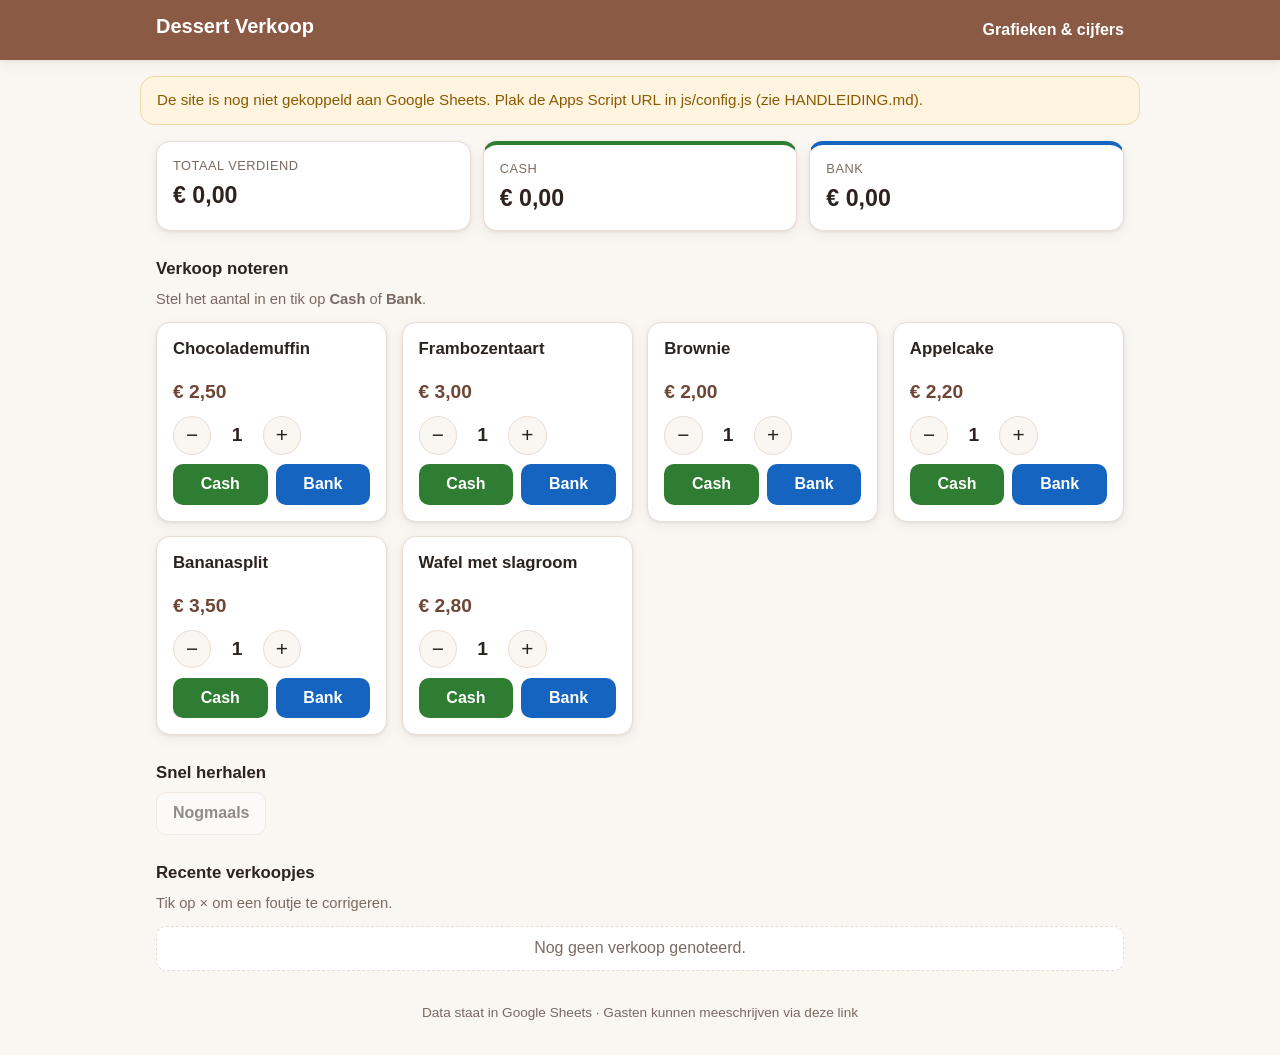
==== index.html @ ffcc4012 "Dessert verkoop tracker: site, Apps Script backend en handleiding" ====
<!DOCTYPE html>
<html lang="nl">
  <head>
    <meta charset="UTF-8" />
    <meta name="viewport" content="width=device-width, initial-scale=1" />
    <meta name="theme-color" content="#8a5a44" />
    <title>Dessert Verkoop</title>
    <link rel="stylesheet" href="css/style.css" />
  </head>
  <body>
    <header class="topbar">
      <div class="topbar-inner">
        <h1>Dessert Verkoop</h1>
        <nav><a href="dashboard.html">Grafieken &amp; cijfers</a></nav>
      </div>
    </header>

    <div id="banner" class="banner hidden" role="status"></div>

    <section class="totals" aria-label="Totaal tot nu toe">
      <div class="tot-card">
        <span class="tot-label">Totaal verdiend</span>
        <span class="tot-value" id="tot-total">—</span>
      </div>
      <div class="tot-card cash">
        <span class="tot-label">Cash</span>
        <span class="tot-value" id="tot-cash">—</span>
      </div>
      <div class="tot-card bank">
        <span class="tot-label">Bank</span>
        <span class="tot-value" id="tot-bank">—</span>
      </div>
    </section>

    <main>
      <section>
        <h2>Verkoop noteren</h2>
        <p class="hint">
          Stel het aantal in en tik op <strong>Cash</strong> of
          <strong>Bank</strong>.
        </p>
        <div id="dessert-grid" class="dessert-grid"></div>
      </section>

      <section>
        <h2>Snel herhalen</h2>
        <button id="repeat-btn" class="btn btn-secondary" type="button" disabled>
          Nogmaals
        </button>
      </section>

      <section>
        <h2>Recente verkoopjes</h2>
        <p class="hint">Tik op × om een foutje te corrigeren.</p>
        <ul id="recent-list" class="recent-list"></ul>
      </section>
    </main>

    <footer class="footer">
      <p>Data staat in Google Sheets · Gasten kunnen meeschrijven via deze link</p>
    </footer>

    <script src="js/config.js"></script>
    <script src="js/api.js"></script>
    <script src="js/app.js"></script>
  </body>
</html>
---- css/style.css ----
:root {
  --bg: #faf6f1;
  --surface: #ffffff;
  --text: #2c2320;
  --muted: #7a6a61;
  --line: #e8ddd3;
  --brand: #8a5a44;
  --brand-dark: #6e4635;
  --cash: #2e7d32;
  --bank: #1565c0;
  --danger: #b3261e;
  --warn-bg: #fff4e0;
  --warn-text: #8a5a00;
  --error-bg: #fdecea;
  --error-text: #b3261e;
  --radius: 14px;
  --shadow: 0 1px 3px rgba(44, 35, 32, 0.08), 0 4px 14px rgba(44, 35, 32, 0.06);
}

* {
  box-sizing: border-box;
}

html,
body {
  margin: 0;
  padding: 0;
}

body {
  font-family: -apple-system, BlinkMacSystemFont, 'Segoe UI', Roboto,
    'Helvetica Neue', Arial, sans-serif;
  background: var(--bg);
  color: var(--text);
  line-height: 1.5;
  -webkit-font-smoothing: antialiased;
}

body.busy {
  opacity: 0.85;
  pointer-events: none;
}

h1,
h2,
h3 {
  margin: 0 0 0.5rem;
  line-height: 1.25;
}

h1 {
  font-size: 1.25rem;
}

h2 {
  font-size: 1.05rem;
  margin-top: 1.75rem;
}

p {
  margin: 0.25rem 0 0.75rem;
}

a {
  color: var(--brand-dark);
}

.topbar {
  background: var(--brand);
  color: #fff;
  position: sticky;
  top: 0;
  z-index: 10;
  box-shadow: var(--shadow);
}

.topbar-inner {
  max-width: 1000px;
  margin: 0 auto;
  padding: 0.85rem 1rem;
  display: flex;
  align-items: center;
  justify-content: space-between;
  gap: 1rem;
  flex-wrap: wrap;
}

.topbar a {
  color: #fff;
  text-decoration: none;
  font-weight: 600;
  margin-left: 0.75rem;
}

.topbar nav {
  display: flex;
  align-items: center;
  gap: 0.5rem;
}

.banner {
  max-width: 1000px;
  margin: 1rem auto 0;
  padding: 0.75rem 1rem;
  border-radius: var(--radius);
  font-size: 0.95rem;
}

.banner.hidden {
  display: none;
}

.banner.warn {
  background: var(--warn-bg);
  color: var(--warn-text);
  border: 1px solid #f0d9a8;
}

.banner.error {
  background: var(--error-bg);
  color: var(--error-text);
  border: 1px solid #f5c6c2;
}

.banner.info {
  background: #e8f0fe;
  color: #1a4a8a;
  border: 1px solid #c5d8f5;
}

.totals,
.kpi-grid {
  max-width: 1000px;
  margin: 1rem auto 0;
  padding: 0 1rem;
  display: grid;
  gap: 0.75rem;
  grid-template-columns: repeat(auto-fit, minmax(150px, 1fr));
}

.tot-card,
.kpi-card {
  background: var(--surface);
  border: 1px solid var(--line);
  border-radius: var(--radius);
  padding: 0.9rem 1rem;
  box-shadow: var(--shadow);
  display: flex;
  flex-direction: column;
  gap: 0.15rem;
}

.tot-card.cash,
.kpi-card.cash {
  border-top: 4px solid var(--cash);
}

.tot-card.bank,
.kpi-card.bank {
  border-top: 4px solid var(--bank);
}

.tot-label {
  font-size: 0.8rem;
  text-transform: uppercase;
  letter-spacing: 0.04em;
  color: var(--muted);
}

.tot-value {
  font-size: 1.45rem;
  font-weight: 700;
}

.tot-value.top {
  font-size: 1.05rem;
}

main {
  max-width: 1000px;
  margin: 0 auto 2rem;
  padding: 0 1rem;
}

.hint {
  color: var(--muted);
  font-size: 0.92rem;
}

.dessert-grid {
  display: grid;
  gap: 0.9rem;
  grid-template-columns: repeat(auto-fill, minmax(220px, 1fr));
}

.dessert-card {
  background: var(--surface);
  border: 1px solid var(--line);
  border-radius: var(--radius);
  padding: 1rem;
  box-shadow: var(--shadow);
  display: flex;
  flex-direction: column;
  gap: 0.6rem;
}

.dessert-card h3 {
  font-size: 1.05rem;
}

.price {
  font-size: 1.2rem;
  font-weight: 700;
  color: var(--brand-dark);
  margin: 0;
}

.qty-row {
  display: flex;
  align-items: center;
  gap: 0.6rem;
}

.qty-btn {
  width: 2.4rem;
  height: 2.4rem;
  border-radius: 50%;
  border: 1px solid var(--line);
  background: var(--bg);
  color: var(--text);
  font-size: 1.3rem;
  line-height: 1;
  cursor: pointer;
}

.qty-btn:hover {
  background: var(--line);
}

.qty {
  min-width: 2rem;
  text-align: center;
  font-size: 1.2rem;
  font-weight: 700;
}

.pay-row {
  display: grid;
  grid-template-columns: 1fr 1fr;
  gap: 0.5rem;
}

.btn {
  border: none;
  border-radius: 10px;
  padding: 0.7rem 1rem;
  font-size: 1rem;
  font-weight: 700;
  cursor: pointer;
  color: #fff;
  background: var(--brand);
}

.btn:hover {
  filter: brightness(1.05);
}

.btn-cash {
  background: var(--cash);
}

.btn-bank {
  background: var(--bank);
}

.btn-secondary {
  background: var(--surface);
  color: var(--text);
  border: 1px solid var(--line);
  font-weight: 600;
}

.btn-secondary:hover {
  background: var(--line);
  filter: none;
}

.btn-small {
  padding: 0.4rem 0.8rem;
  font-size: 0.9rem;
}

.btn:disabled {
  opacity: 0.5;
  cursor: not-allowed;
}

.recent-list {
  list-style: none;
  margin: 0;
  padding: 0;
  display: flex;
  flex-direction: column;
  gap: 0.5rem;
}

.recent-list li {
  background: var(--surface);
  border: 1px solid var(--line);
  border-radius: 10px;
  padding: 0.6rem 0.75rem;
  display: flex;
  align-items: center;
  gap: 0.6rem;
  flex-wrap: wrap;
}

.recent-list li.empty,
.sales-table td.empty {
  color: var(--muted);
  border-style: dashed;
  justify-content: center;
}

.recent-text {
  font-weight: 600;
}

.recent-meta {
  color: var(--muted);
  font-size: 0.9rem;
  margin-right: auto;
}

.delete-btn {
  border: none;
  background: transparent;
  color: var(--danger);
  font-size: 1.3rem;
  line-height: 1;
  cursor: pointer;
  padding: 0.2rem 0.5rem;
  border-radius: 8px;
}

.delete-btn:hover {
  background: var(--error-bg);
}

.chart-row {
  display: grid;
  gap: 1rem;
  grid-template-columns: 1fr;
}

@media (min-width: 800px) {
  .chart-row {
    grid-template-columns: 1.4fr 1fr;
  }
}

.chart-box {
  background: var(--surface);
  border: 1px solid var(--line);
  border-radius: var(--radius);
  padding: 1rem;
  box-shadow: var(--shadow);
  margin-top: 1rem;
}

.chart-box h2 {
  margin-top: 0;
}

.chart-box canvas {
  max-height: 320px;
}

.table-wrap {
  overflow-x: auto;
  background: var(--surface);
  border: 1px solid var(--line);
  border-radius: var(--radius);
  box-shadow: var(--shadow);
}

.sales-table {
  width: 100%;
  border-collapse: collapse;
  font-size: 0.95rem;
}

.sales-table th,
.sales-table td {
  padding: 0.6rem 0.75rem;
  text-align: left;
  border-bottom: 1px solid var(--line);
  white-space: nowrap;
}

.sales-table th {
  font-size: 0.8rem;
  text-transform: uppercase;
  letter-spacing: 0.04em;
  color: var(--muted);
  background: var(--bg);
}

.sales-table tr:last-child td {
  border-bottom: none;
}

.footer {
  max-width: 1000px;
  margin: 0 auto 2rem;
  padding: 0 1rem;
  color: var(--muted);
  font-size: 0.85rem;
  text-align: center;
}
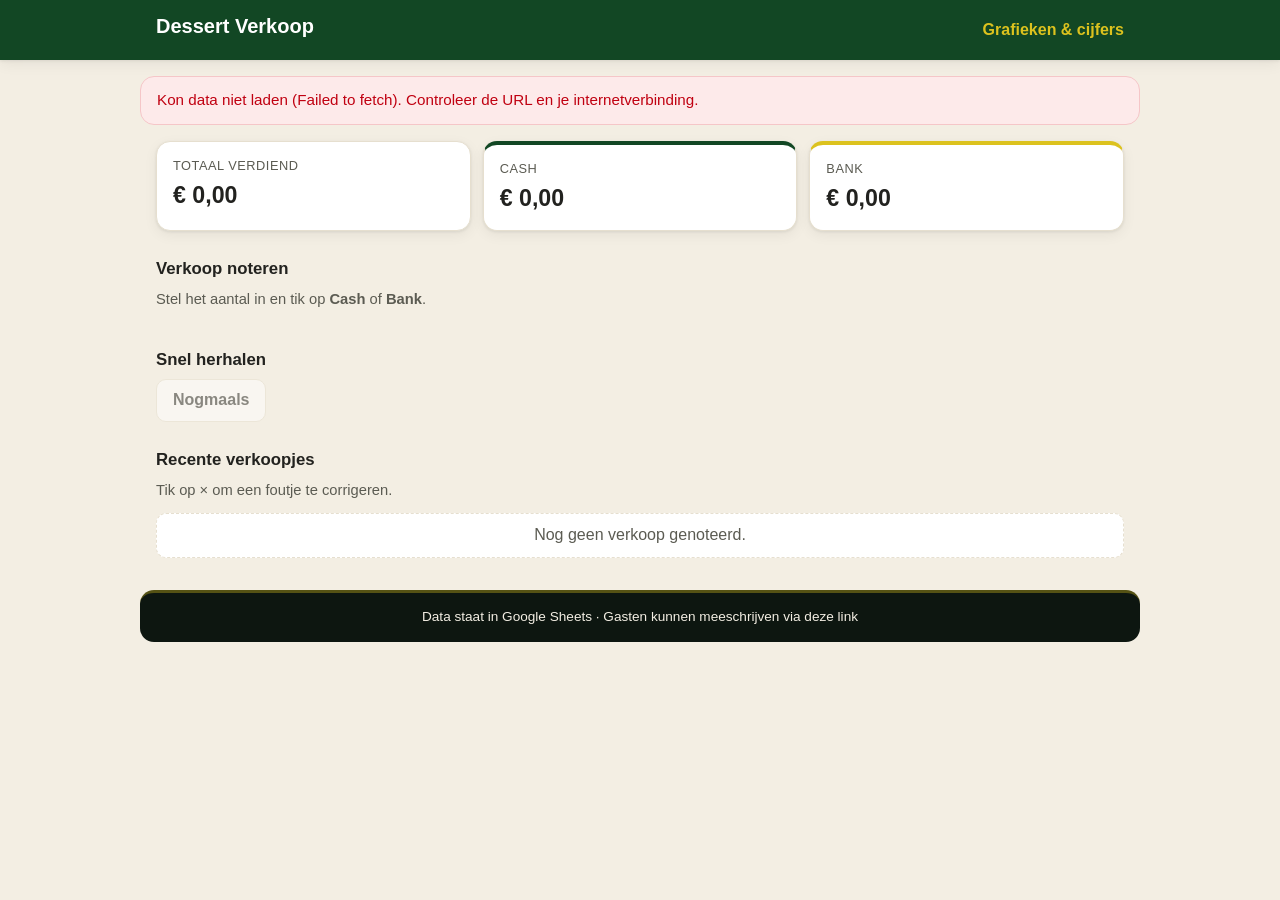
==== commit c19d6467: "Zaytouna-thema: donkergroen/goudgeel/crème palette" ====
--- a/index.html
+++ b/index.html
@@ -3,7 +3,7 @@
   <head>
     <meta charset="UTF-8" />
     <meta name="viewport" content="width=device-width, initial-scale=1" />
-    <meta name="theme-color" content="#8a5a44" />
+    <meta name="theme-color" content="#124724" />
     <title>Dessert Verkoop</title>
     <link rel="stylesheet" href="css/style.css" />
   </head>
--- a/css/style.css
+++ b/css/style.css
@@ -1,20 +1,22 @@
 :root {
-  --bg: #faf6f1;
+  --bg: #f3eee3;
   --surface: #ffffff;
-  --text: #2c2320;
-  --muted: #7a6a61;
-  --line: #e8ddd3;
-  --brand: #8a5a44;
-  --brand-dark: #6e4635;
-  --cash: #2e7d32;
-  --bank: #1565c0;
-  --danger: #b3261e;
-  --warn-bg: #fff4e0;
-  --warn-text: #8a5a00;
-  --error-bg: #fdecea;
-  --error-text: #b3261e;
+  --text: #22221f;
+  --muted: #5b5b52;
+  --line: #e6dfcf;
+  --brand: #124724;
+  --brand-dark: #0d351b;
+  --accent: #dcc21e;
+  --cash: #124724;
+  --bank: #dcc21e;
+  --bank-text: #0d1610;
+  --danger: #e40014;
+  --warn-bg: #faf3cf;
+  --warn-text: #6f5f00;
+  --error-bg: #fdeaea;
+  --error-text: #c00011;
   --radius: 14px;
-  --shadow: 0 1px 3px rgba(44, 35, 32, 0.08), 0 4px 14px rgba(44, 35, 32, 0.06);
+  --shadow: 0 1px 3px rgba(13, 22, 16, 0.08), 0 4px 14px rgba(13, 22, 16, 0.06);
 }
 
 * {
@@ -86,7 +88,7 @@
 }
 
 .topbar a {
-  color: #fff;
+  color: var(--accent);
   text-decoration: none;
   font-weight: 600;
   margin-left: 0.75rem;
@@ -113,19 +115,19 @@
 .banner.warn {
   background: var(--warn-bg);
   color: var(--warn-text);
-  border: 1px solid #f0d9a8;
+  border: 1px solid #ecdfa8;
 }
 
 .banner.error {
   background: var(--error-bg);
   color: var(--error-text);
-  border: 1px solid #f5c6c2;
+  border: 1px solid #f5c6c8;
 }
 
 .banner.info {
-  background: #e8f0fe;
-  color: #1a4a8a;
-  border: 1px solid #c5d8f5;
+  background: #e8f1ea;
+  color: var(--brand);
+  border: 1px solid #c8dccd;
 }
 
 .totals,
@@ -271,6 +273,7 @@
 
 .btn-bank {
   background: var(--bank);
+  color: var(--bank-text);
 }
 
 .btn-secondary {
@@ -413,8 +416,15 @@
 .footer {
   max-width: 1000px;
   margin: 0 auto 2rem;
-  padding: 0 1rem;
-  color: var(--muted);
+  padding: 0.9rem 1rem;
+  color: var(--bg);
   font-size: 0.85rem;
   text-align: center;
-}
+  background: #0d1610;
+  border-top: 3px solid rgba(220, 194, 30, 0.35);
+  border-radius: var(--radius);
+}
+
+.footer p {
+  margin: 0;
+}
